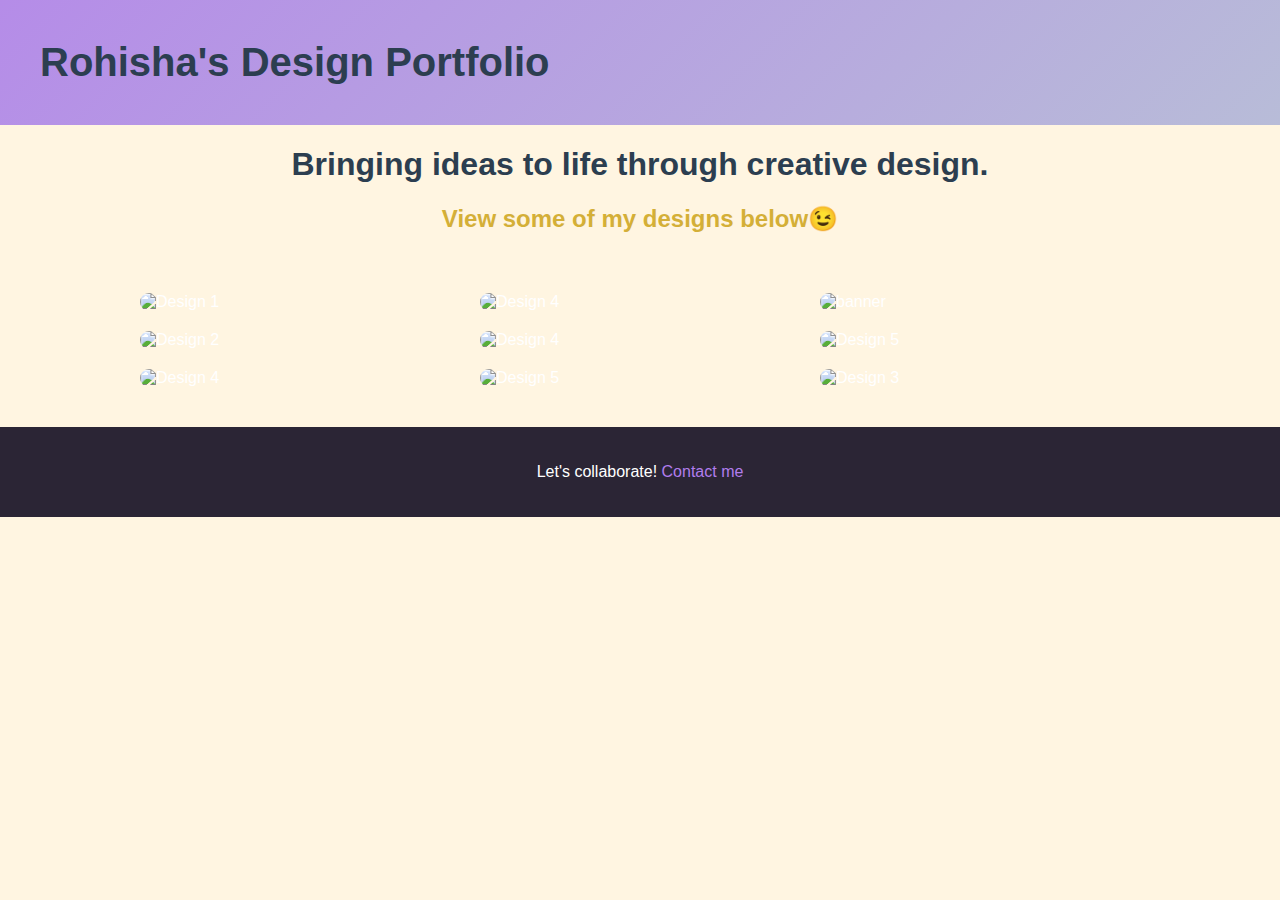
==== design.html @ 198f1d8c "Add files via upload" ====
<!DOCTYPE html>
<html lang="en">
<head>
    <meta charset="UTF-8">
    <meta name="viewport" content="width=device-width, initial-scale=1.0">
    <title>Rohisha's Design Portfolio</title>
    <link rel="stylesheet" href="style.css">
    <link rel="icon" type="image/png" href="assets/imgs/r.png">
</head>
<body>

    <header>
        <h1 style="color: #2c3e50;">Rohisha's Design Portfolio </h1>
        <!-- <p>Bringing ideas to life through creative design!</p> -->
    </header>
    <center><h1 class="heading" style="color: #2c3e50;">Bringing ideas to life through creative design.</h1>
        <h2 class="subheading" style="color: #D4AF37;">View some of my designs below😉</h2></center>
    <section class="gallery">
        <div class="image-container">
               
            <img src="images/banner.jpg" alt="Design 1" onclick="openLightbox(this)">
            <img src="images/shopnow.jpg" alt="Design 4" onclick="openLightbox(this)"> 
            <img src="images/florence.jpg" alt="banner" onclick="openLightbox(this)">
            <img src="images/coffee.jpg" alt="Design 2" onclick="openLightbox(this)">
            <img src="images/hallowenmenu.jpg" alt="Design 4" onclick="openLightbox(this)"> 
            <img src="images/mysteryball.jpg" alt="Design 5" onclick="openLightbox(this)">
            <img src="images/newyear.png" alt="Design 4" onclick="openLightbox(this)"> 
            <img src="images/pizza.jpg" alt="Design 5" onclick="openLightbox(this)">
            <img src="images/cookies.jpg" alt="Design 3" onclick="openLightbox(this)">
        </div>
    </section>

    <!-- Lightbox for full-screen display -->
    <div id="lightbox" class="lightbox">
        <span class="close" onclick="closeLightbox()">&times;</span>
        <img id="lightbox-img" class="lightbox-content">
        <button class="prev" onclick="showPrevImage()">&#10094;</button>
        <button class="next" onclick="showNextImage()">&#10095;</button>
    </div>

    <footer>
        <p>Let's collaborate! <a href="mailto:shrestharohisha44@gmail.com">Contact me</a></p>
    </footer>

    <script src="script.js"></script>
</body>
</html>
---- style.css ----
/* View Design Button */
.view-design {
    display: inline-block;
    margin-top: 20px;
    padding: 12px 24px;
    background: #f9a825;
    color: #0d0d0d;
    font-size: 18px;
    text-transform: uppercase;
    border-radius: 5px;
    cursor: pointer;
    transition: background 0.3s;
}
.view-design:hover {
    background: #ffb300;
}

.design-gallery {
    display: flex;
    justify-content: center;
    align-items: center;
    gap: 20px; 
    flex-wrap: wrap;
    padding: 20px 0;
}

.design-gallery img {
    width: 30%;
    max-width: 300px; 
    height: auto;
    border-radius: 10px;
    box-shadow: 0 4px 8px #FFF5E1;
    transition: transform 0.3s ease-in-out;
}

.design-gallery img:hover {
    transform: scale(1.05); 
}


body {
    font-family: 'Poppins', sans-serif;
    margin: 0;
    padding: 0;
    background: #FFF5E1;
    color: #fff;
    
}


header {
    padding: 40px;
    background: linear-gradient(135deg, #b58ce8, #B8BCD8);
    color: black;
}

header h1 {
    margin: 0;
    font-size: 2.5rem;
}

header p {
    font-size: 1.2rem;
}

.gallery {
    padding: 40px;
}

.image-container {
    display: grid;
    grid-template-columns: repeat(auto-fit, minmax(250px, 1fr));
    gap: 20px;
    max-width: 1000px;
    margin: auto;
}

.image-container img {
    width: 100%;
    height: auto;
    border-radius: 10px;
    transition: transform 0.3s ease;
    cursor: pointer;
}

.image-container img:hover {
    transform: scale(1.05);
}

/* Lightbox styles */
.lightbox {
    display: none;
    position: fixed;
    top: 0; left: 0;
    width: 100%; height: 100%;
    background: rgba(0, 0, 0, 0.9);
    justify-content: center;
    align-items: center;
    flex-direction: column;
    text-align: center;
}

.lightbox-content {
    max-width: 90%;
    max-height: 80vh;
    border-radius: 10px;
    box-shadow: 0 0 20px rgba(255, 255, 255, 0.3);
}

/* Close button */
.close {
    position: absolute;
    top: 15px; right: 20px;
    font-size: 40px;
    color: white;
    cursor: pointer;
}

/* Navigation buttons */
.prev, .next {
    position: absolute;
    top: 50%;
    transform: translateY(-50%);
    background: rgba(255, 255, 255, 0.5);
    border: none;
    padding: 10px 20px;
    font-size: 30px;
    cursor: pointer;
    color: black;
    border-radius: 50%;
}

.prev { left: 10px; }
.next { right: 10px; }

.prev:hover, .next:hover {
    background: white;
}


footer {
    padding: 20px;
    background: #2b2535;
    
    color: #fff;
    text-align: center;
}

footer a {
    color: #b17ded;
    text-decoration: none;
}


footer span a{
    color: rgb(139, 139, 214);
    text-decoration: none;
}
footer span a:hover{
    text-decoration: underline;
}
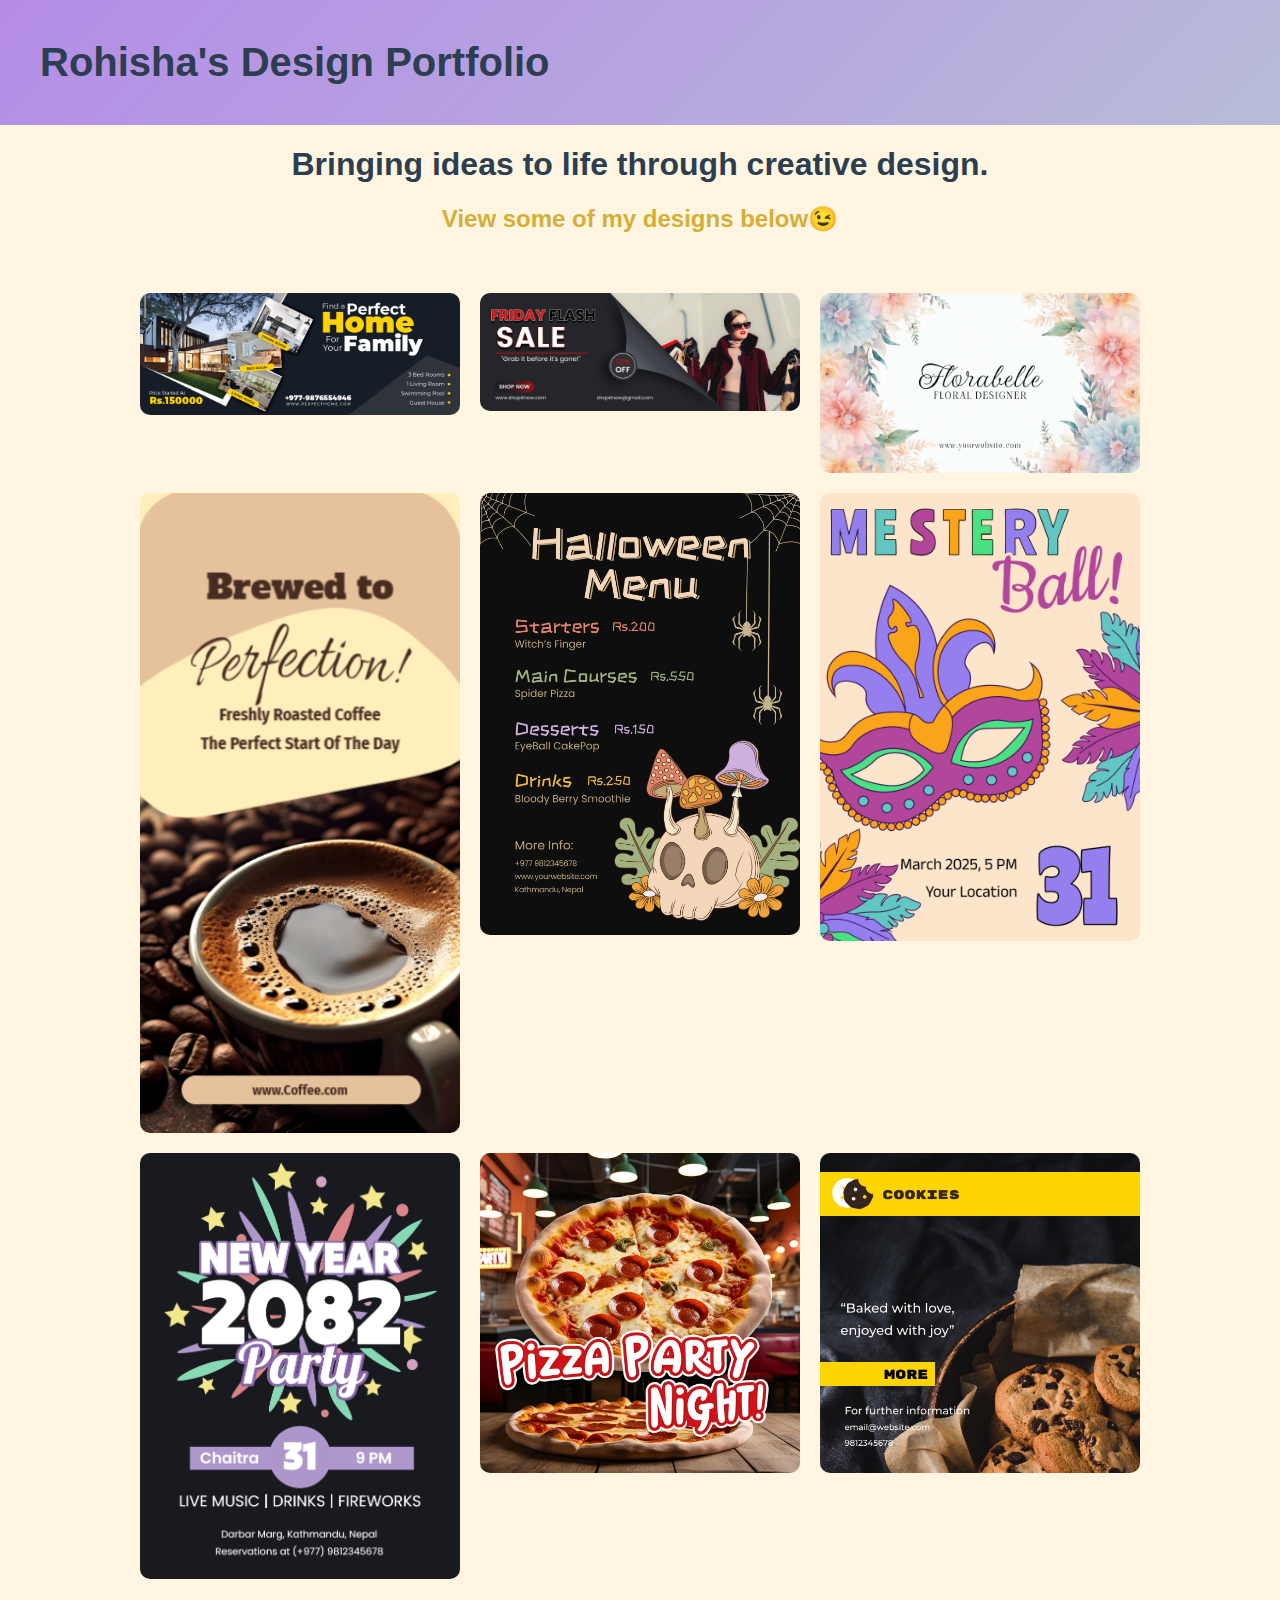
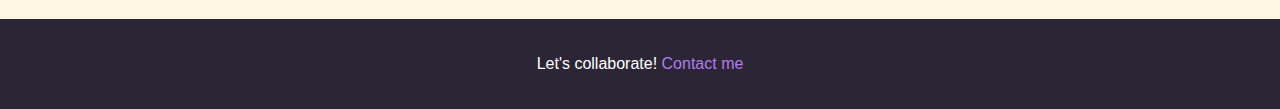
==== commit e470db5a: "Add files via upload" ====
--- a/design.html
+++ b/design.html
@@ -18,15 +18,15 @@
     <section class="gallery">
         <div class="image-container">
                
-            <img src="images/banner.jpg" alt="Design 1" onclick="openLightbox(this)">
-            <img src="images/shopnow.jpg" alt="Design 4" onclick="openLightbox(this)"> 
-            <img src="images/florence.jpg" alt="banner" onclick="openLightbox(this)">
-            <img src="images/coffee.jpg" alt="Design 2" onclick="openLightbox(this)">
-            <img src="images/hallowenmenu.jpg" alt="Design 4" onclick="openLightbox(this)"> 
-            <img src="images/mysteryball.jpg" alt="Design 5" onclick="openLightbox(this)">
-            <img src="images/newyear.png" alt="Design 4" onclick="openLightbox(this)"> 
-            <img src="images/pizza.jpg" alt="Design 5" onclick="openLightbox(this)">
-            <img src="images/cookies.jpg" alt="Design 3" onclick="openLightbox(this)">
+            <img src="assets/imgs/banner.jpg" alt="Design 1" onclick="openLightbox(this)">
+            <img src="assets/imgs/shopnow.jpg" alt="Design 4" onclick="openLightbox(this)"> 
+            <img src="assets/imgs/florence.jpg" alt="banner" onclick="openLightbox(this)">
+            <img src="assets/imgs/coffee.jpg" alt="Design 2" onclick="openLightbox(this)">
+            <img src="assets/imgs/hallowenmenu.jpg" alt="Design 4" onclick="openLightbox(this)"> 
+            <img src="assets/imgs/mysteryball.jpg" alt="Design 5" onclick="openLightbox(this)">
+            <img src="assets/imgs/newyear.png" alt="Design 4" onclick="openLightbox(this)"> 
+            <img src="assets/imgs/pizza.jpg" alt="Design 5" onclick="openLightbox(this)">
+            <img src="assets/imgs/cookies.jpg" alt="Design 3" onclick="openLightbox(this)">
         </div>
     </section>
 
